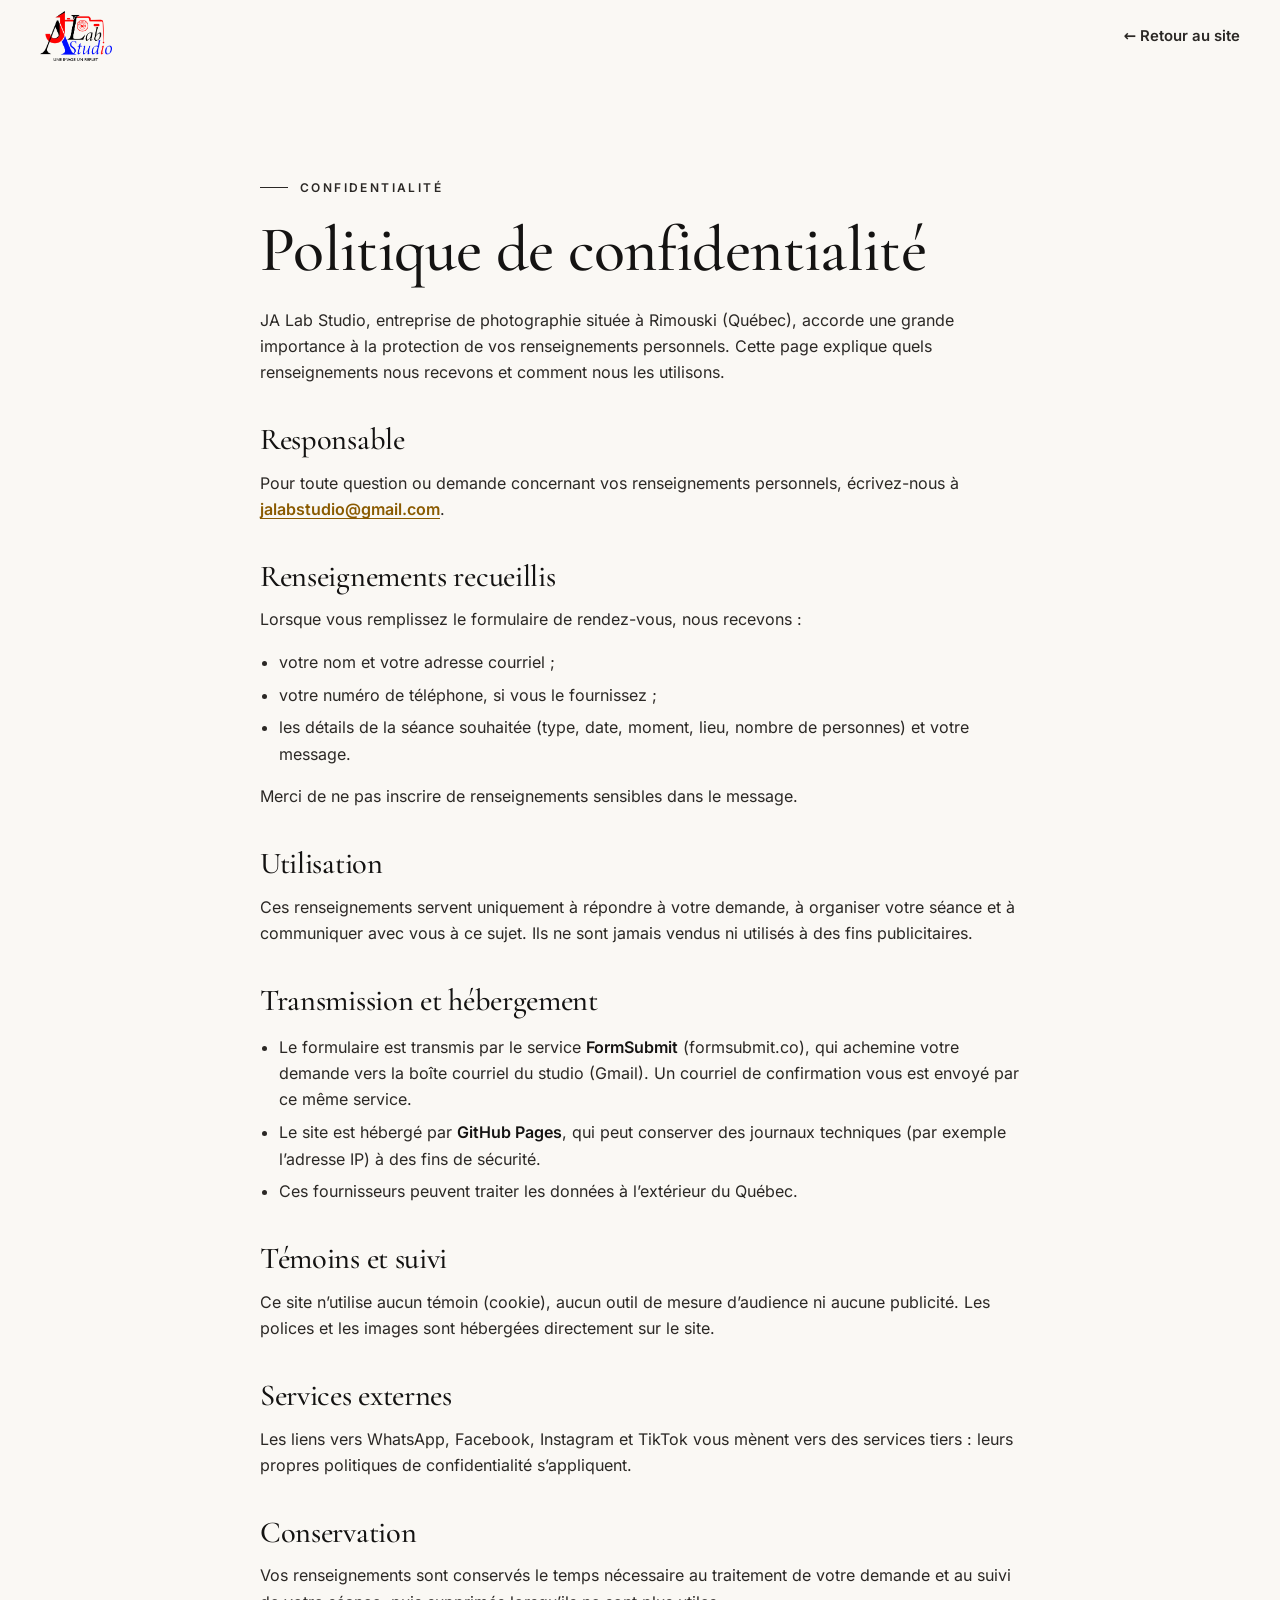
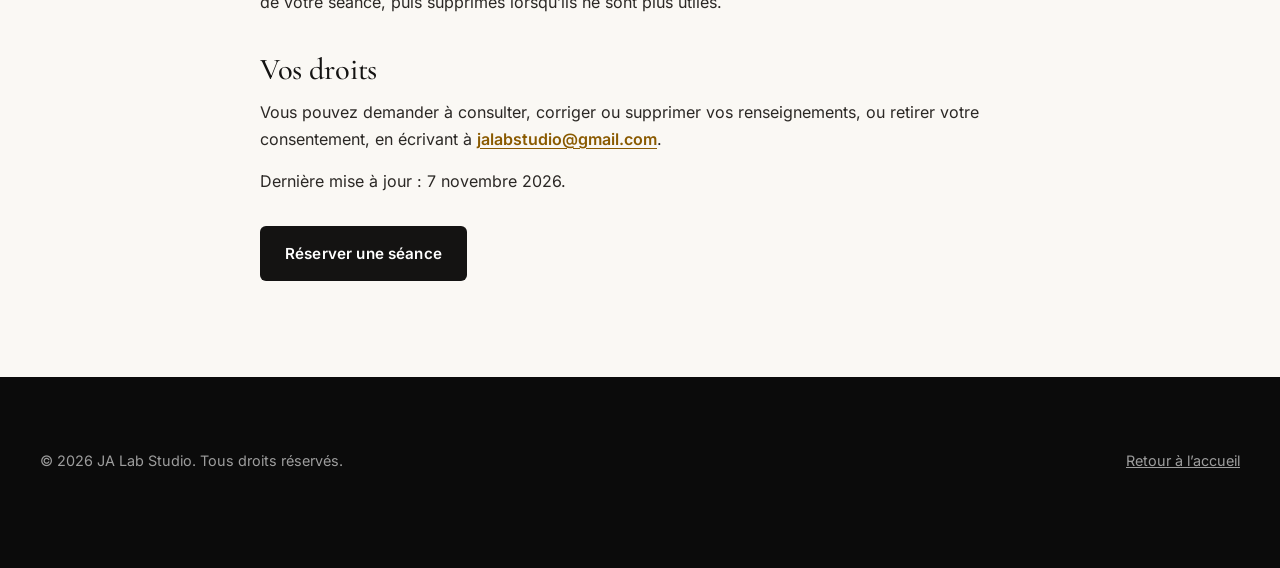
==== confidentialite.html @ 84e74d67 "Refonte du site et réservation en ligne vers courriel + Google Agenda - Nouveau design (typographie," ====
<!DOCTYPE html>
<html lang="fr-CA">
<head>
  <meta charset="UTF-8">
  <meta name="viewport" content="width=device-width, initial-scale=1">
  <meta http-equiv="Content-Security-Policy" content="default-src 'none'; img-src 'self'; style-src 'self'; script-src 'self'; font-src 'self'; connect-src 'none'; form-action 'none'; object-src 'none'; base-uri 'none'; upgrade-insecure-requests">
  <meta name="referrer" content="strict-origin-when-cross-origin">
  <title>Politique de confidentialité | JA Lab Studio</title>
  <meta name="description" content="Comment JA Lab Studio traite les renseignements envoyés par le formulaire de rendez-vous.">
  <link rel="canonical" href="https://jalabstudio.com/confidentialite.html">
  <link rel="icon" type="image/png" sizes="48x48" href="assets/favicon-48.png">
  <link rel="apple-touch-icon" href="assets/apple-touch-icon.png">
  <link rel="stylesheet" href="styles.css?v=20261107">
</head>
<body>
  <header class="site-header simple-header">
    <div class="container header-inner">
      <a href="./" class="brand" aria-label="JA Lab Studio – retour à l’accueil">
        <img src="assets/logo-ja-lab-studio.webp" alt="JA Lab Studio – Une image un reflet" width="241" height="168" class="brand-logo">
      </a>
      <a class="back-link" href="./">← Retour au site</a>
    </div>
  </header>

  <main class="page-simple">
    <div class="container">
      <p class="eyebrow">Confidentialité</p>
      <h1>Politique de confidentialité</h1>
      <p>JA Lab Studio, entreprise de photographie située à Rimouski (Québec), accorde une grande importance à la protection de vos renseignements personnels. Cette page explique quels renseignements nous recevons et comment nous les utilisons.</p>

      <h2>Responsable</h2>
      <p>Pour toute question ou demande concernant vos renseignements personnels, écrivez-nous à <a class="inline-link" href="mailto:jalabstudio@gmail.com">jalabstudio@gmail.com</a>.</p>

      <h2>Renseignements recueillis</h2>
      <p>Lorsque vous remplissez le formulaire de rendez-vous, nous recevons&nbsp;:</p>
      <ul>
        <li>votre nom et votre adresse courriel&nbsp;;</li>
        <li>votre numéro de téléphone, si vous le fournissez&nbsp;;</li>
        <li>les détails de la séance souhaitée (type, date, moment, lieu, nombre de personnes) et votre message.</li>
      </ul>
      <p>Merci de ne pas inscrire de renseignements sensibles dans le message.</p>

      <h2>Utilisation</h2>
      <p>Ces renseignements servent uniquement à répondre à votre demande, à organiser votre séance et à communiquer avec vous à ce sujet. Ils ne sont jamais vendus ni utilisés à des fins publicitaires.</p>

      <h2>Transmission et hébergement</h2>
      <ul>
        <li>Le formulaire est transmis par le service <strong>FormSubmit</strong> (formsubmit.co), qui achemine votre demande vers la boîte courriel du studio (Gmail). Un courriel de confirmation vous est envoyé par ce même service.</li>
        <li>Le site est hébergé par <strong>GitHub Pages</strong>, qui peut conserver des journaux techniques (par exemple l’adresse IP) à des fins de sécurité.</li>
        <li>Ces fournisseurs peuvent traiter les données à l’extérieur du Québec.</li>
      </ul>

      <h2>Témoins et suivi</h2>
      <p>Ce site n’utilise aucun témoin (cookie), aucun outil de mesure d’audience ni aucune publicité. Les polices et les images sont hébergées directement sur le site.</p>

      <h2>Services externes</h2>
      <p>Les liens vers WhatsApp, Facebook, Instagram et TikTok vous mènent vers des services tiers&nbsp;: leurs propres politiques de confidentialité s’appliquent.</p>

      <h2>Conservation</h2>
      <p>Vos renseignements sont conservés le temps nécessaire au traitement de votre demande et au suivi de votre séance, puis supprimés lorsqu’ils ne sont plus utiles.</p>

      <h2>Vos droits</h2>
      <p>Vous pouvez demander à consulter, corriger ou supprimer vos renseignements, ou retirer votre consentement, en écrivant à <a class="inline-link" href="mailto:jalabstudio@gmail.com">jalabstudio@gmail.com</a>.</p>

      <p class="muted">Dernière mise à jour&nbsp;: 7 novembre 2026.</p>
      <div class="page-actions">
        <a class="btn btn-dark" href="./#reservation">Réserver une séance</a>
      </div>
    </div>
  </main>

  <footer class="site-footer">
    <div class="container footer-bottom">
      <p>© 2026 JA Lab Studio. Tous droits réservés.</p>
      <p><a href="./">Retour à l’accueil</a></p>
    </div>
  </footer>
</body>
</html>
---- styles.css ----
/* =========================================================
   JA Lab Studio — feuille de style
   ========================================================= */

/* ---------- Polices (hébergées sur le site) ---------- */
@font-face {
  font-family: "Cormorant Garamond";
  src: url("assets/fonts/cormorant-garamond-latin-500-normal.woff2") format("woff2");
  font-weight: 500;
  font-style: normal;
  font-display: swap;
}
@font-face {
  font-family: "Cormorant Garamond";
  src: url("assets/fonts/cormorant-garamond-latin-600-normal.woff2") format("woff2");
  font-weight: 600;
  font-style: normal;
  font-display: swap;
}
@font-face {
  font-family: "Cormorant Garamond";
  src: url("assets/fonts/cormorant-garamond-latin-500-italic.woff2") format("woff2");
  font-weight: 500;
  font-style: italic;
  font-display: swap;
}
@font-face {
  font-family: "Inter";
  src: url("assets/fonts/inter-latin-wght.woff2") format("woff2");
  font-weight: 100 900;
  font-style: normal;
  font-display: swap;
}

/* ---------- Variables ---------- */
:root {
  --ink: #141312;
  --ink-soft: #2b2825;
  --paper: #faf8f4;
  --white: #ffffff;
  --cream: #f2ece1;
  --line: #e4dccd;
  --muted: #6a645b;
  --gold: #f0ad1f;
  --gold-deep: #8a5a00;
  --red: #c8261b;
  --dark: #121212;
  --dark-2: #1b1a19;
  --dark-line: rgba(255, 255, 255, 0.12);
  --dark-text: rgba(255, 255, 255, 0.74);
  --success: #2f6b3a;
  --error: #a3261c;

  --serif: "Cormorant Garamond", Georgia, "Times New Roman", serif;
  --sans: "Inter", system-ui, -apple-system, "Segoe UI", Roboto, Arial, sans-serif;

  --radius: 6px;
  --radius-lg: 14px;
  --header-h: 76px;
  --gutter: clamp(1rem, 4vw, 2rem);
  --shadow: 0 24px 60px -24px rgba(20, 19, 18, 0.35);
}

/* ---------- Base ---------- */
*, *::before, *::after { box-sizing: border-box; }
html {
  scroll-behavior: smooth;
  scroll-padding-top: calc(var(--header-h) + 12px);
  -webkit-text-size-adjust: 100%;
}
html:has(dialog[open]) { overflow: hidden; }
body {
  margin: 0;
  font-family: var(--sans);
  font-size: 1rem;
  line-height: 1.65;
  color: var(--ink-soft);
  background: var(--paper);
  -webkit-font-smoothing: antialiased;
  text-rendering: optimizeLegibility;
  overflow-x: hidden;
}
img { max-width: 100%; height: auto; display: block; }
a { color: inherit; }
h1, h2, h3 {
  font-family: var(--serif);
  font-weight: 500;
  color: var(--ink);
  line-height: 1.08;
  letter-spacing: -0.01em;
  margin: 0 0 1rem;
  text-wrap: balance;
}
h2 { font-size: clamp(2.3rem, 4.6vw, 3.6rem); }
h3 { font-size: 1.6rem; font-weight: 600; line-height: 1.15; }
p { margin: 0 0 1rem; }
strong { font-weight: 600; color: var(--ink); }
[hidden] { display: none !important; }

.icon-sprite { position: absolute; width: 0; height: 0; overflow: hidden; }
.icon { width: 1.1em; height: 1.1em; flex: none; vertical-align: -0.15em; }

.container {
  width: min(1200px, 100% - 2 * var(--gutter));
  margin-inline: auto;
}

.skip-link {
  position: fixed;
  top: -100px;
  left: 1rem;
  z-index: 200;
  background: var(--ink);
  color: #fff;
  padding: 0.8rem 1.1rem;
  border-radius: var(--radius);
  text-decoration: none;
}
.skip-link:focus { top: 1rem; }

:focus-visible {
  outline: 2px solid var(--gold-deep);
  outline-offset: 3px;
}
.section-dark :focus-visible,
.site-footer :focus-visible,
.lightbox :focus-visible { outline-color: var(--gold); }

/* ---------- Typo utilitaire ---------- */
.eyebrow {
  display: inline-flex;
  align-items: center;
  gap: 0.75rem;
  margin: 0 0 1.1rem;
  font-size: 0.75rem;
  font-weight: 600;
  letter-spacing: 0.2em;
  text-transform: uppercase;
  color: var(--gold-deep);
}
.eyebrow::before {
  content: "";
  width: 28px;
  height: 1px;
  background: currentColor;
}
.section-dark .eyebrow { color: var(--gold); }
.lead { font-size: clamp(1.05rem, 1.6vw, 1.2rem); color: var(--muted); max-width: 34rem; }
.muted { color: var(--muted); }
.inline-link {
  display: inline-flex;
  align-items: center;
  gap: 0.3rem;
  color: var(--gold-deep);
  font-weight: 600;
  text-decoration: underline;
  text-underline-offset: 3px;
  text-decoration-thickness: 1px;
}
.section-dark .inline-link { color: var(--gold); }

/* ---------- Boutons ---------- */
.btn {
  display: inline-flex;
  align-items: center;
  justify-content: center;
  gap: 0.6rem;
  min-height: 50px;
  padding: 0.85rem 1.5rem;
  border: 1px solid transparent;
  border-radius: var(--radius);
  font: inherit;
  font-size: 0.95rem;
  font-weight: 600;
  letter-spacing: 0.01em;
  text-decoration: none;
  cursor: pointer;
  transition: background-color 0.2s ease, color 0.2s ease, border-color 0.2s ease, transform 0.2s ease;
}
.btn:hover { transform: translateY(-1px); }
.btn:active { transform: none; }
.btn .icon { transition: transform 0.2s ease; }
.btn:hover .icon { transform: translateX(2px); }
.btn-sm { min-height: 42px; padding: 0.55rem 1.1rem; font-size: 0.88rem; }
.btn-block { width: 100%; }
.btn-dark { background: var(--ink); color: #fff; }
.btn-dark:hover { background: #000; }
.btn-gold { background: var(--gold); color: var(--ink); }
.btn-gold:hover { background: #ffbe3a; }
.btn-outline { border-color: rgba(20, 19, 18, 0.25); color: var(--ink); background: transparent; }
.btn-outline:hover { border-color: var(--ink); }
.link-btn {
  background: none;
  border: 0;
  padding: 0.4rem 0;
  font: inherit;
  font-weight: 600;
  color: var(--ink);
  cursor: pointer;
  text-decoration: underline;
  text-underline-offset: 3px;
}

/* ---------- En-tête ---------- */
.site-header {
  position: sticky;
  top: 0;
  z-index: 100;
  background: rgba(250, 248, 244, 0.9);
  -webkit-backdrop-filter: saturate(160%) blur(12px);
  backdrop-filter: saturate(160%) blur(12px);
  border-bottom: 1px solid transparent;
  transition: border-color 0.25s ease, box-shadow 0.25s ease;
}
.site-header.is-scrolled {
  border-bottom-color: var(--line);
  box-shadow: 0 10px 30px -20px rgba(0, 0, 0, 0.25);
}
.header-inner {
  display: flex;
  align-items: center;
  justify-content: space-between;
  gap: 1.5rem;
  min-height: var(--header-h);
}
.brand { display: inline-flex; align-items: center; flex: none; }
.brand-logo { height: 50px; width: auto; }

.nav {
  display: flex;
  align-items: center;
  gap: clamp(1rem, 2vw, 1.9rem);
  font-size: 0.93rem;
  font-weight: 500;
}
.nav a:not(.btn) {
  position: relative;
  text-decoration: none;
  color: var(--ink-soft);
  padding: 0.4rem 0;
}
.nav a:not(.btn)::after {
  content: "";
  position: absolute;
  left: 0;
  right: 0;
  bottom: 0;
  height: 1px;
  background: var(--ink);
  transform: scaleX(0);
  transform-origin: left;
  transition: transform 0.25s ease;
}
.nav a:not(.btn):hover::after,
.nav a.is-active::after { transform: scaleX(1); }
.nav-cta { margin-left: 0.5rem; }

.menu-toggle {
  display: none;
  align-items: center;
  gap: 0.6rem;
  min-height: 44px;
  padding: 0.5rem 0.9rem;
  background: transparent;
  border: 1px solid var(--line);
  border-radius: var(--radius);
  font: inherit;
  font-size: 0.9rem;
  font-weight: 600;
  color: var(--ink);
  cursor: pointer;
}
.menu-bars,
.menu-bars::before,
.menu-bars::after {
  display: block;
  width: 18px;
  height: 1.5px;
  background: currentColor;
  border-radius: 2px;
  transition: transform 0.25s ease, background-color 0.25s ease;
}
.menu-bars { position: relative; }
.menu-bars::before,
.menu-bars::after { content: ""; position: absolute; left: 0; }
.menu-bars::before { top: -6px; }
.menu-bars::after { top: 6px; }
.menu-toggle[aria-expanded="true"] .menu-bars { background: transparent; }
.menu-toggle[aria-expanded="true"] .menu-bars::before { transform: translateY(6px) rotate(45deg); }
.menu-toggle[aria-expanded="true"] .menu-bars::after { transform: translateY(-6px) rotate(-45deg); }

/* ---------- Accueil ---------- */
.hero {
  position: relative;
  padding: clamp(3rem, 7vw, 6rem) 0 clamp(4rem, 8vw, 7rem);
  overflow: hidden;
}
.hero-grid {
  display: grid;
  grid-template-columns: minmax(0, 1.05fr) minmax(0, 0.95fr);
  gap: clamp(2.5rem, 6vw, 5rem);
  align-items: center;
}
.hero h1 {
  font-size: clamp(3.2rem, 7.4vw, 6.4rem);
  line-height: 0.98;
  letter-spacing: -0.025em;
  margin-bottom: 1.5rem;
}
.hero h1 em {
  font-style: italic;
  color: var(--red);
}
.hero-actions {
  display: flex;
  flex-wrap: wrap;
  gap: 0.8rem;
  margin: 2rem 0 2.2rem;
}
.hero-contact {
  display: flex;
  flex-wrap: wrap;
  gap: 0.6rem 1.6rem;
  margin: 0;
  padding: 1.4rem 0 0;
  list-style: none;
  border-top: 1px solid var(--line);
  font-size: 0.93rem;
}
.hero-contact a {
  display: inline-flex;
  align-items: center;
  gap: 0.55rem;
  text-decoration: none;
  color: var(--ink-soft);
  font-weight: 500;
}
.hero-contact a:hover { color: var(--ink); text-decoration: underline; text-underline-offset: 3px; }

.hero-visual {
  position: relative;
  justify-self: end;
  width: min(100%, 470px);
  padding: 0 0 3.5rem 4.5rem;
}
.hero-photo { margin: 0; overflow: hidden; border-radius: 4px; box-shadow: var(--shadow); }
.hero-photo img { width: 100%; height: 100%; object-fit: cover; }
.hero-photo-main { aspect-ratio: 4 / 5.4; }
.hero-photo-main img { object-position: 50% 25%; }
.hero-photo-small {
  position: absolute;
  left: 0;
  bottom: 0;
  width: 42%;
  aspect-ratio: 3 / 4;
  border: 6px solid var(--paper);
}
.hero-photo-small img { object-position: 50% 20%; }
.hero-signature {
  position: absolute;
  right: 0;
  bottom: 0.4rem;
  margin: 0;
  font-family: var(--serif);
  font-style: italic;
  font-size: 1.35rem;
  color: var(--muted);
}

/* Bandeau des services */
.ribbon {
  background: var(--dark);
  color: #fff;
  border-block: 1px solid var(--dark-line);
}
.ribbon-inner {
  display: flex;
  flex-wrap: wrap;
  justify-content: center;
  gap: 0.4rem 0;
  padding: 1.15rem 0;
  font-family: var(--serif);
  font-style: italic;
  font-size: clamp(1.1rem, 1.8vw, 1.4rem);
}
.ribbon-inner span { display: inline-flex; align-items: center; }
.ribbon-inner span + span::before {
  content: "";
  width: 6px;
  height: 6px;
  margin: 0 1.3rem;
  background: var(--gold);
  transform: rotate(45deg);
}

/* ---------- Sections ---------- */
.section { padding: clamp(4.5rem, 9vw, 7.5rem) 0; }
.section-cream { background: var(--cream); }
.section-dark { background: var(--dark); color: var(--dark-text); }
.section-dark h2,
.section-dark h3 { color: #fff; }
.section-head { max-width: 46rem; margin-bottom: clamp(2.5rem, 5vw, 3.5rem); }
.section-head h2 { margin-bottom: 1.1rem; }
.section-intro { color: var(--muted); font-size: 1.05rem; margin: 0; }
.section-dark .section-intro { color: var(--dark-text); }
.section-head-split {
  max-width: none;
  display: grid;
  grid-template-columns: minmax(0, 1.2fr) minmax(0, 0.8fr);
  gap: 1.5rem 4rem;
  align-items: end;
}
.section-head-split h2 { margin-bottom: 0; }

/* ---------- Services ---------- */
.services-grid {
  display: grid;
  grid-template-columns: repeat(3, minmax(0, 1fr));
  gap: 1px;
  background: var(--line);
  border: 1px solid var(--line);
  border-radius: var(--radius-lg);
  overflow: hidden;
}
.service-card {
  display: flex;
  flex-direction: column;
  padding: clamp(1.6rem, 3vw, 2.4rem);
  background: var(--white);
  transition: background-color 0.25s ease;
}
.service-card:hover { background: #fffdf8; }
.service-num {
  font-family: var(--serif);
  font-size: 1.1rem;
  font-style: italic;
  color: var(--gold-deep);
  margin-bottom: 1.6rem;
}
.service-card h3 { margin-bottom: 0.7rem; }
.service-card p { color: var(--muted); font-size: 0.97rem; }
.card-link {
  display: inline-flex;
  align-items: center;
  gap: 0.45rem;
  margin-top: auto;
  padding-top: 0.6rem;
  font-size: 0.9rem;
  font-weight: 600;
  color: var(--ink);
  text-decoration: none;
}
.card-link .icon { transition: transform 0.2s ease; }
.card-link:hover { text-decoration: underline; text-underline-offset: 4px; }
.card-link:hover .icon { transform: translateX(3px); }
.service-card-cta {
  background: var(--dark);
  color: var(--dark-text);
  justify-content: center;
}
.service-card-cta:hover { background: #000; }
.service-card-cta h3 { color: #fff; }
.service-card-cta p { color: var(--dark-text); margin-bottom: 1.5rem; }
.service-card-cta .btn { align-self: flex-start; }

/* ---------- Portfolio ---------- */
.gallery {
  columns: 3;
  column-gap: 1.1rem;
}
.gallery-item {
  position: relative;
  display: block;
  margin: 0 0 1.1rem;
  break-inside: avoid;
  overflow: hidden;
  border-radius: 4px;
  background: var(--dark-2);
  cursor: zoom-in;
}
.gallery-item img {
  width: 100%;
  transition: transform 0.6s cubic-bezier(0.2, 0.7, 0.2, 1), opacity 0.3s ease;
}
.gallery-item::after {
  content: attr(data-caption);
  position: absolute;
  inset: auto 0 0 0;
  padding: 2.5rem 1.1rem 1rem;
  font-family: var(--serif);
  font-size: 1.2rem;
  font-style: italic;
  color: #fff;
  background: linear-gradient(to top, rgba(0, 0, 0, 0.6), transparent);
  opacity: 0;
  transform: translateY(8px);
  transition: opacity 0.3s ease, transform 0.3s ease;
}
.gallery-item:hover img { transform: scale(1.035); }
.gallery-item:hover::after,
.gallery-item:focus-visible::after { opacity: 1; transform: none; }

/* ---------- Démarche ---------- */
.steps {
  display: grid;
  grid-template-columns: repeat(4, minmax(0, 1fr));
  gap: 2rem;
  margin: 0;
  padding: 0;
  list-style: none;
  counter-reset: none;
}
.step {
  position: relative;
  padding-top: 1.6rem;
  border-top: 1px solid var(--line);
}
.step-num {
  display: inline-grid;
  place-items: center;
  width: 44px;
  height: 44px;
  margin-bottom: 1.2rem;
  border: 1px solid var(--ink);
  border-radius: 50%;
  font-family: var(--serif);
  font-size: 1.3rem;
  font-weight: 600;
  color: var(--ink);
}
.step h3 { font-size: 1.5rem; margin-bottom: 0.5rem; }
.step p { color: var(--muted); font-size: 0.97rem; margin: 0; }

/* ---------- À propos ---------- */
.about-grid {
  display: grid;
  grid-template-columns: minmax(0, 0.85fr) minmax(0, 1.15fr);
  gap: clamp(2.5rem, 6vw, 5.5rem);
  align-items: center;
}
.about-photo {
  margin: 0;
  overflow: hidden;
  border-radius: 4px;
  box-shadow: var(--shadow);
  aspect-ratio: 4 / 5;
}
.about-photo img { width: 100%; height: 100%; object-fit: cover; object-position: 50% 20%; }
.about-copy > p { font-size: 1.05rem; }
.values {
  display: grid;
  grid-template-columns: repeat(2, minmax(0, 1fr));
  gap: 1.4rem 2rem;
  margin: 2.2rem 0 0;
  padding: 2rem 0 0;
  list-style: none;
  border-top: 1px solid rgba(20, 19, 18, 0.14);
}
.values li { display: flex; gap: 0.8rem; align-items: flex-start; }
.values .icon { color: var(--gold-deep); margin-top: 0.2rem; }
.values strong { display: block; margin-bottom: 0.15rem; }
.values span { color: var(--muted); font-size: 0.93rem; line-height: 1.5; display: block; }

/* ---------- Réservation ---------- */
.booking { background: linear-gradient(180deg, var(--paper) 0%, var(--cream) 100%); }
.booking-grid {
  display: grid;
  grid-template-columns: minmax(0, 0.85fr) minmax(0, 1.15fr);
  gap: clamp(2.5rem, 6vw, 5rem);
  align-items: start;
}
.booking-intro { position: sticky; top: calc(var(--header-h) + 2rem); }
.booking-intro > p { font-size: 1.05rem; color: var(--muted); }
.booking-steps {
  display: grid;
  gap: 0.7rem;
  margin: 1.8rem 0 2.2rem;
  padding: 0;
  list-style: none;
  font-weight: 500;
}
.booking-steps li { display: flex; align-items: center; gap: 0.7rem; }
.booking-steps .icon {
  width: 22px;
  height: 22px;
  padding: 4px;
  border-radius: 50%;
  background: var(--ink);
  color: #fff;
}
.booking-direct {
  display: grid;
  gap: 0.55rem;
  padding: 1.5rem;
  background: var(--white);
  border: 1px solid var(--line);
  border-radius: var(--radius-lg);
}
.booking-direct-title { font-family: var(--serif); font-size: 1.35rem; font-weight: 600; color: var(--ink); margin: 0 0 0.3rem; }
.booking-direct a {
  display: inline-flex;
  align-items: center;
  gap: 0.65rem;
  text-decoration: none;
  font-weight: 500;
  overflow-wrap: anywhere;
}
.booking-direct a .icon { color: var(--gold-deep); }
.booking-direct a:hover { text-decoration: underline; text-underline-offset: 3px; }

.booking-card {
  background: var(--white);
  border: 1px solid var(--line);
  border-radius: var(--radius-lg);
  padding: clamp(1.4rem, 3.5vw, 2.6rem);
  box-shadow: 0 30px 70px -40px rgba(20, 19, 18, 0.4);
}
.form-head { margin-bottom: 1.6rem; padding-bottom: 1.2rem; border-bottom: 1px solid var(--line); }
.form-head h3 { font-size: 1.9rem; margin-bottom: 0.3rem; }
.form-note { margin: 0; font-size: 0.87rem; color: var(--muted); }
.req { color: var(--red); font-weight: 600; }

.form-grid {
  display: grid;
  grid-template-columns: repeat(2, minmax(0, 1fr));
  gap: 1.1rem 1.1rem;
  margin-bottom: 1.6rem;
}
.field { display: grid; gap: 0.45rem; align-content: start; }
.field-full { grid-column: 1 / -1; }
.field label { font-size: 0.88rem; font-weight: 600; color: var(--ink); }
.field input,
.field select,
.field textarea {
  width: 100%;
  min-height: 50px;
  padding: 0.75rem 0.95rem;
  font: inherit;
  font-size: 1rem;
  color: var(--ink);
  background: var(--paper);
  border: 1px solid #d8d0c1;
  border-radius: var(--radius);
  transition: border-color 0.2s ease, box-shadow 0.2s ease, background-color 0.2s ease;
}
.field textarea { resize: vertical; min-height: 120px; }
.field select {
  appearance: none;
  padding-right: 2.6rem;
  background-image: linear-gradient(45deg, transparent 50%, var(--ink) 50%), linear-gradient(135deg, var(--ink) 50%, transparent 50%);
  background-position: calc(100% - 20px) 52%, calc(100% - 15px) 52%;
  background-size: 5px 5px, 5px 5px;
  background-repeat: no-repeat;
}
.field input::placeholder,
.field textarea::placeholder { color: #9a9286; }
.field input:hover,
.field select:hover,
.field textarea:hover { border-color: #bdb3a2; }
.field input:focus,
.field select:focus,
.field textarea:focus {
  outline: none;
  background: var(--white);
  border-color: var(--ink);
  box-shadow: 0 0 0 3px rgba(240, 173, 31, 0.28);
}
.field input:user-invalid,
.field select:user-invalid,
.field textarea:user-invalid { border-color: var(--error); }
.field-check {
  grid-template-columns: auto 1fr;
  align-items: start;
  gap: 0.75rem;
  padding-top: 0.3rem;
}
.field-check input {
  width: 20px;
  height: 20px;
  min-height: 0;
  margin: 0.15rem 0 0;
  padding: 0;
  accent-color: var(--ink);
}
.field-check label { font-weight: 400; font-size: 0.9rem; color: var(--muted); line-height: 1.5; }
.field-check a { color: var(--ink); }

/* Champ anti-spam (invisible) */
.hp { position: absolute !important; left: -9999px; width: 1px; height: 1px; overflow: hidden; }

/* État d’envoi */
.spinner {
  display: none;
  width: 18px;
  height: 18px;
  border: 2px solid rgba(255, 255, 255, 0.35);
  border-top-color: #fff;
  border-radius: 50%;
  animation: spin 0.8s linear infinite;
}
.is-sending .spinner { display: inline-block; }
.is-sending .btn { cursor: progress; opacity: 0.85; }
@keyframes spin { to { transform: rotate(360deg); } }
.form-status { min-height: 1.4em; margin: 0.9rem 0 0; font-size: 0.92rem; font-weight: 500; color: var(--muted); }
.form-status.is-error { color: var(--error); }

.form-result { text-align: left; }
.form-result:focus { outline: none; }
.form-result h3 { font-size: 2rem; margin-bottom: 0.6rem; }
.form-result p { color: var(--muted); }
.result-icon { width: 52px; height: 52px; color: var(--success); margin-bottom: 1.2rem; }
.recap {
  display: grid;
  grid-template-columns: auto 1fr;
  gap: 0.5rem 1.2rem;
  margin: 1.5rem 0 1.8rem;
  padding: 1.2rem 1.3rem;
  background: var(--paper);
  border: 1px solid var(--line);
  border-radius: var(--radius);
  font-size: 0.93rem;
}
.recap dt { color: var(--muted); }
.recap dd { margin: 0; font-weight: 600; color: var(--ink); overflow-wrap: anywhere; }
.form-error h3 { color: var(--error); }
.error-actions { display: flex; flex-wrap: wrap; gap: 0.7rem; margin: 1.4rem 0 0.6rem; }
.copy-status { min-height: 1.4em; font-size: 0.9rem; margin: 0.4rem 0 0.8rem; }

/* ---------- FAQ ---------- */
.faq-grid {
  display: grid;
  grid-template-columns: minmax(0, 0.8fr) minmax(0, 1.2fr);
  gap: clamp(2rem, 6vw, 5rem);
  align-items: start;
}
.faq-grid .section-head { margin-bottom: 0; }
.faq-list { border-top: 1px solid var(--line); }
.faq-list details { border-bottom: 1px solid var(--line); }
.faq-list summary {
  position: relative;
  display: block;
  padding: 1.35rem 3rem 1.35rem 0;
  font-family: var(--serif);
  font-size: 1.4rem;
  font-weight: 600;
  line-height: 1.25;
  color: var(--ink);
  cursor: pointer;
  list-style: none;
}
.faq-list summary::-webkit-details-marker { display: none; }
.faq-list summary::before,
.faq-list summary::after {
  content: "";
  position: absolute;
  right: 0.4rem;
  top: 50%;
  width: 14px;
  height: 1.5px;
  background: var(--ink);
  transition: transform 0.25s ease;
}
.faq-list summary::after { transform: rotate(90deg); }
.faq-list details[open] summary::after { transform: rotate(0deg); }
.faq-list details p { margin: 0 0 1.4rem; padding-right: 3rem; color: var(--muted); }

/* ---------- Contact ---------- */
.contact-grid {
  display: grid;
  grid-template-columns: repeat(4, minmax(0, 1fr));
  gap: 1px;
  background: var(--dark-line);
  border: 1px solid var(--dark-line);
  border-radius: var(--radius-lg);
  overflow: hidden;
}
.contact-item {
  display: flex;
  flex-direction: column;
  gap: 0.35rem;
  padding: 1.8rem 1.6rem;
  background: var(--dark);
}
.contact-item > .icon { width: 24px; height: 24px; color: var(--gold); margin-bottom: 0.8rem; }
.contact-item h3 { font-size: 1.45rem; margin-bottom: 0.3rem; }
.contact-item a { color: #fff; text-decoration: none; overflow-wrap: anywhere; }
.contact-item a:hover { color: var(--gold); text-decoration: underline; text-underline-offset: 3px; }
.contact-item p { margin: 0; color: #fff; }
.contact-item .muted { color: var(--dark-text); }
.social-links {
  display: flex;
  flex-wrap: wrap;
  gap: 0.7rem;
  margin: 2rem 0 0;
  padding: 0;
  list-style: none;
}
.social-links a {
  display: inline-flex;
  align-items: center;
  gap: 0.6rem;
  min-height: 46px;
  padding: 0.6rem 1.1rem;
  border: 1px solid var(--dark-line);
  border-radius: 999px;
  color: #fff;
  text-decoration: none;
  font-size: 0.92rem;
  font-weight: 500;
  transition: border-color 0.2s ease, color 0.2s ease;
}
.social-links a:hover { border-color: var(--gold); color: var(--gold); }

/* ---------- Pied de page ---------- */
.site-footer {
  background: #0b0b0b;
  color: rgba(255, 255, 255, 0.6);
  padding: 3rem 0 6rem;
  font-size: 0.9rem;
}
.footer-inner {
  display: flex;
  flex-wrap: wrap;
  justify-content: space-between;
  align-items: flex-start;
  gap: 2rem;
  padding-bottom: 2rem;
  border-bottom: 1px solid rgba(255, 255, 255, 0.1);
}
.footer-name { font-family: var(--serif); font-size: 1.8rem; font-weight: 600; color: #fff; margin: 0 0 0.2rem; }
.footer-tagline { margin: 0; }
.footer-nav { display: flex; flex-wrap: wrap; gap: 0.6rem 1.6rem; }
.footer-nav a { color: rgba(255, 255, 255, 0.82); text-decoration: none; }
.footer-nav a:hover { color: var(--gold); }
.footer-bottom {
  display: flex;
  flex-wrap: wrap;
  justify-content: space-between;
  gap: 0.5rem 2rem;
  padding-top: 1.5rem;
}
.footer-bottom p { margin: 0; }

/* ---------- Bouton WhatsApp flottant ---------- */
.whatsapp-float {
  position: fixed;
  right: 20px;
  bottom: 20px;
  z-index: 90;
  display: inline-flex;
  align-items: center;
  gap: 0.55rem;
  min-height: 52px;
  padding: 0.75rem 1.15rem;
  border-radius: 999px;
  background: #25d366;
  color: #072b14;
  font-weight: 700;
  font-size: 0.93rem;
  text-decoration: none;
  box-shadow: 0 14px 30px -10px rgba(0, 0, 0, 0.4);
  transition: transform 0.2s ease;
}
.whatsapp-float .icon { width: 22px; height: 22px; }
.whatsapp-float:hover { transform: translateY(-2px); }

/* ---------- Visionneuse photo ---------- */
.lightbox {
  width: 100vw;
  max-width: none;
  height: 100vh;
  height: 100dvh;
  max-height: none;
  margin: 0;
  padding: 0;
  border: 0;
  background: rgba(10, 10, 10, 0.96);
  color: #fff;
}
.lightbox::backdrop { background: rgba(0, 0, 0, 0.6); }
.lightbox[open] { display: grid; place-items: center; animation: fade-in 0.25s ease; }
@keyframes fade-in { from { opacity: 0; } }
.lightbox-figure {
  margin: 0;
  display: grid;
  justify-items: center;
  gap: 0.9rem;
  padding: 4rem 4.5rem 2rem;
}
.lightbox-figure img {
  max-width: min(100%, 1100px);
  max-height: calc(100dvh - 9rem);
  width: auto;
  height: auto;
  object-fit: contain;
  border-radius: 2px;
}
.lightbox-figure figcaption {
  font-family: var(--serif);
  font-style: italic;
  font-size: 1.2rem;
  color: rgba(255, 255, 255, 0.8);
}
.lightbox-btn {
  position: absolute;
  display: grid;
  place-items: center;
  width: 48px;
  height: 48px;
  border: 1px solid rgba(255, 255, 255, 0.2);
  border-radius: 50%;
  background: rgba(0, 0, 0, 0.35);
  color: #fff;
  cursor: pointer;
  transition: background-color 0.2s ease, border-color 0.2s ease;
}
.lightbox-btn:hover { background: rgba(255, 255, 255, 0.12); border-color: rgba(255, 255, 255, 0.5); }
.lightbox-btn .icon { width: 22px; height: 22px; }
.lightbox-close { top: 1rem; right: 1rem; }
.lightbox-prev { left: 1rem; top: 50%; transform: translateY(-50%); }
.lightbox-next { right: 1rem; top: 50%; transform: translateY(-50%); }

/* ---------- Pages secondaires (merci, confidentialité) ---------- */
.page-simple { padding: clamp(3.5rem, 8vw, 6rem) 0; }
.page-simple .container { max-width: 760px; }
.page-simple h1 { font-size: clamp(2.6rem, 6vw, 4rem); margin-bottom: 1.4rem; }
.page-simple h2 { font-size: 1.9rem; margin: 2.4rem 0 0.8rem; }
.page-simple p,
.page-simple li { color: var(--ink-soft); }
.page-simple ul { padding-left: 1.2rem; }
.page-simple li { margin-bottom: 0.4rem; }
.page-simple .inline-link { display: inline; }
.page-actions { display: flex; flex-wrap: wrap; gap: 0.8rem; margin-top: 2rem; }
.simple-header .header-inner { min-height: 72px; }
.back-link { display: inline-flex; align-items: center; gap: 0.4rem; font-weight: 600; text-decoration: none; font-size: 0.93rem; }
.back-link:hover { text-decoration: underline; text-underline-offset: 3px; }

/* =========================================================
   Responsive
   ========================================================= */
@media (max-width: 1080px) {
  .nav { gap: 1.1rem; font-size: 0.9rem; }
  .gallery { columns: 3; }
  .steps { grid-template-columns: repeat(2, minmax(0, 1fr)); gap: 2.5rem 2rem; }
  .contact-grid { grid-template-columns: repeat(2, minmax(0, 1fr)); }
}

@media (max-width: 960px) {
  :root { --header-h: 68px; }
  .brand-logo { height: 44px; }
  .menu-toggle { display: inline-flex; }
  .nav {
    position: absolute;
    top: 100%;
    left: 0;
    right: 0;
    display: none;
    flex-direction: column;
    align-items: stretch;
    gap: 0;
    padding: 0.5rem var(--gutter) 1.5rem;
    background: var(--paper);
    border-bottom: 1px solid var(--line);
    box-shadow: 0 20px 40px -20px rgba(0, 0, 0, 0.25);
    font-size: 1.05rem;
  }
  .nav.is-open { display: flex; }
  .nav a:not(.btn) { padding: 0.95rem 0; border-bottom: 1px solid var(--line); }
  .nav a:not(.btn)::after { display: none; }
  .nav-cta { margin: 1.1rem 0 0; min-height: 50px; }

  .hero-grid,
  .about-grid,
  .booking-grid,
  .faq-grid,
  .section-head-split { grid-template-columns: 1fr; }
  .hero-visual { justify-self: center; width: min(100%, 440px); }
  .booking-intro { position: static; }
  .services-grid { grid-template-columns: repeat(2, minmax(0, 1fr)); }
  .about-photo { max-width: 460px; }
  .section-head-split { gap: 1rem; }
}

@media (max-width: 640px) {
  body { font-size: 0.98rem; }
  h3 { font-size: 1.5rem; }
  .hero { padding-top: 2.2rem; }
  .hero h1 { font-size: clamp(3rem, 14vw, 4rem); }
  .hero-actions .btn { flex: 1 1 100%; }
  .hero-visual { padding: 0 0 3rem 3rem; }
  .hero-signature { font-size: 1.15rem; }
  .ribbon-inner { justify-content: flex-start; font-size: 1.05rem; }
  .ribbon-inner span + span::before { margin: 0 0.8rem; }
  .services-grid { grid-template-columns: 1fr; }
  .gallery { columns: 2; column-gap: 0.6rem; }
  .gallery-item { margin-bottom: 0.6rem; }
  .gallery-item::after { display: none; }
  .steps { grid-template-columns: 1fr; gap: 1.8rem; }
  .values { grid-template-columns: 1fr; }
  .form-grid { grid-template-columns: 1fr; }
  .recap { grid-template-columns: 1fr; gap: 0.1rem; }
  .recap dd { margin-bottom: 0.5rem; }
  .contact-grid { grid-template-columns: 1fr; }
  .faq-list summary { font-size: 1.25rem; }
  .footer-bottom { flex-direction: column; }
  .whatsapp-float { right: 14px; bottom: 14px; padding: 0; width: 56px; justify-content: center; }
  .whatsapp-float span { position: absolute; width: 1px; height: 1px; overflow: hidden; clip: rect(0 0 0 0); white-space: nowrap; }
  .lightbox-figure { padding: 4.5rem 0.75rem 5.5rem; }
  .lightbox-figure img { max-height: calc(100dvh - 11rem); }
  .lightbox-prev,
  .lightbox-next { top: auto; bottom: 1.2rem; transform: none; }
  .lightbox-prev { left: calc(50% - 60px); }
  .lightbox-next { right: calc(50% - 60px); }
}

@media (prefers-reduced-motion: reduce) {
  html { scroll-behavior: auto; }
  *, *::before, *::after {
    animation-duration: 0.01ms !important;
    animation-iteration-count: 1 !important;
    transition-duration: 0.01ms !important;
  }
}

@media print {
  .site-header, .whatsapp-float, .ribbon, .booking-card, .lightbox { display: none !important; }
  body { background: #fff; }
}
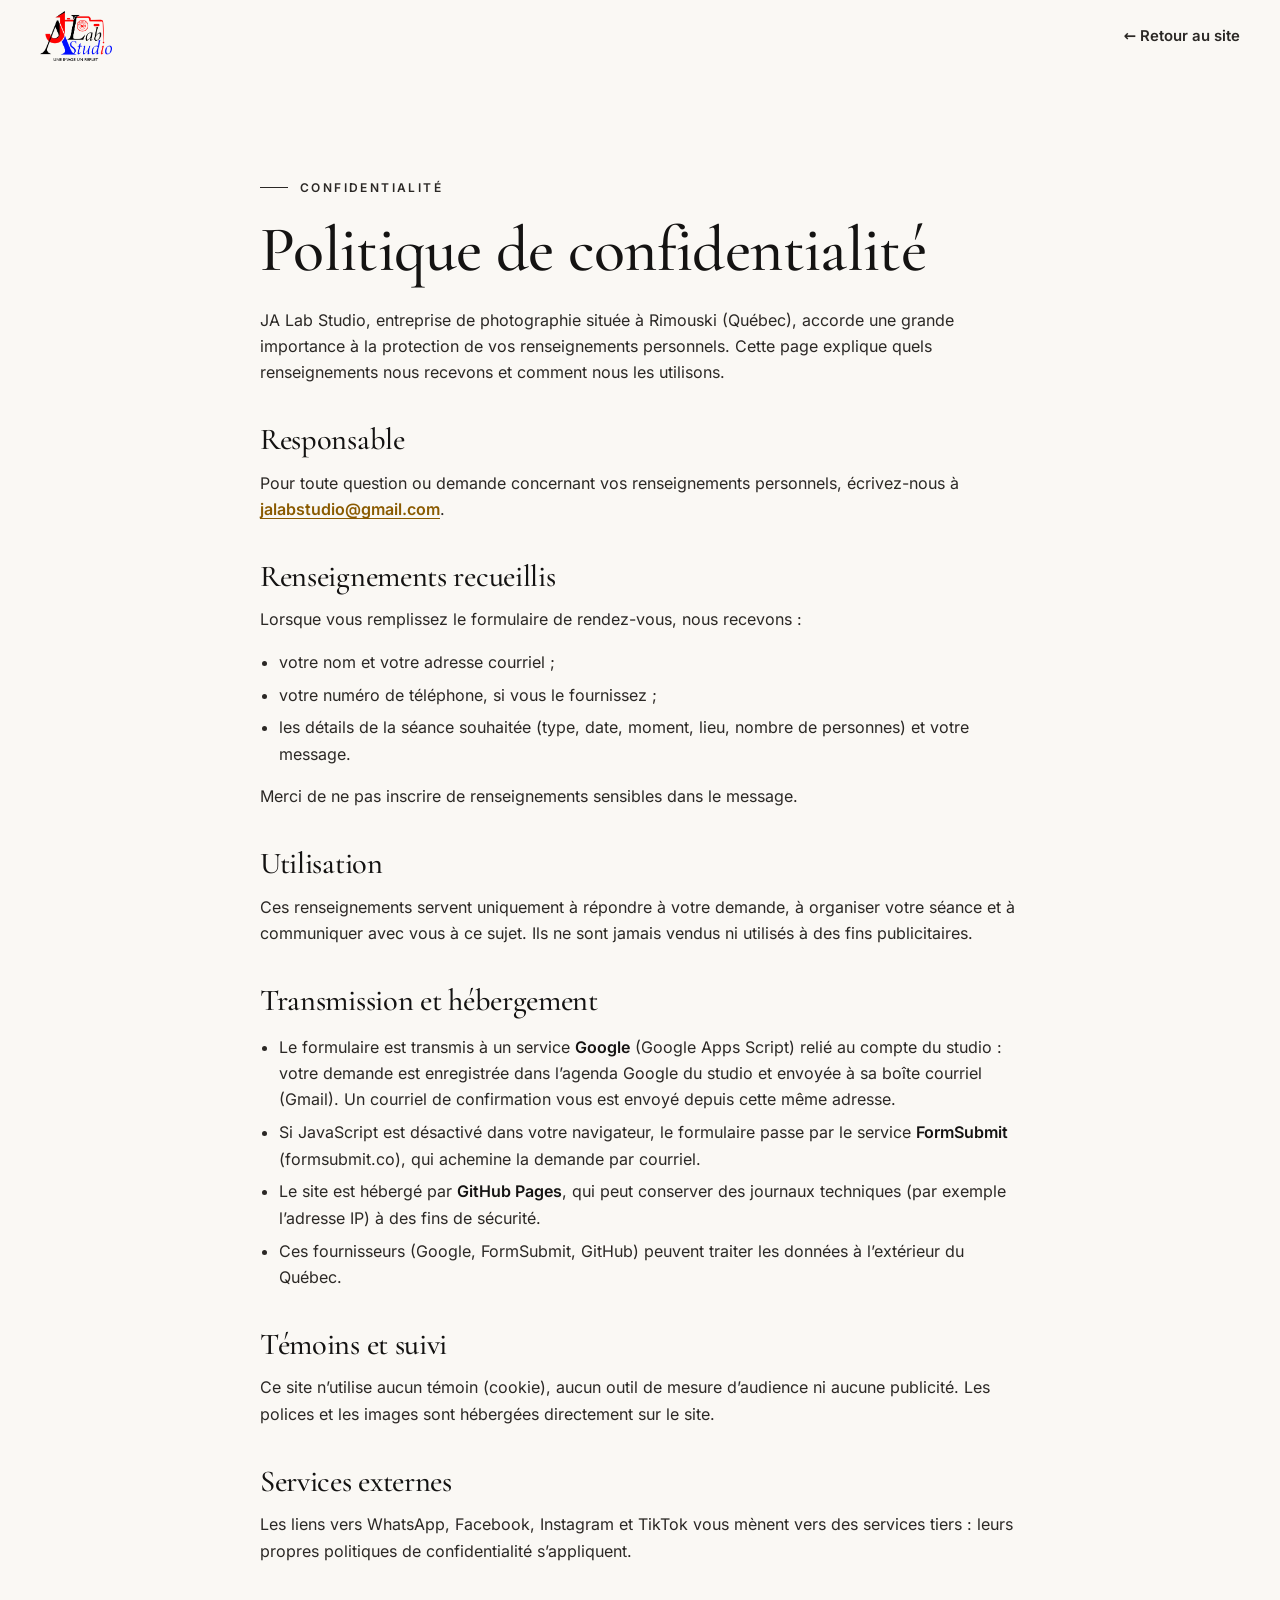
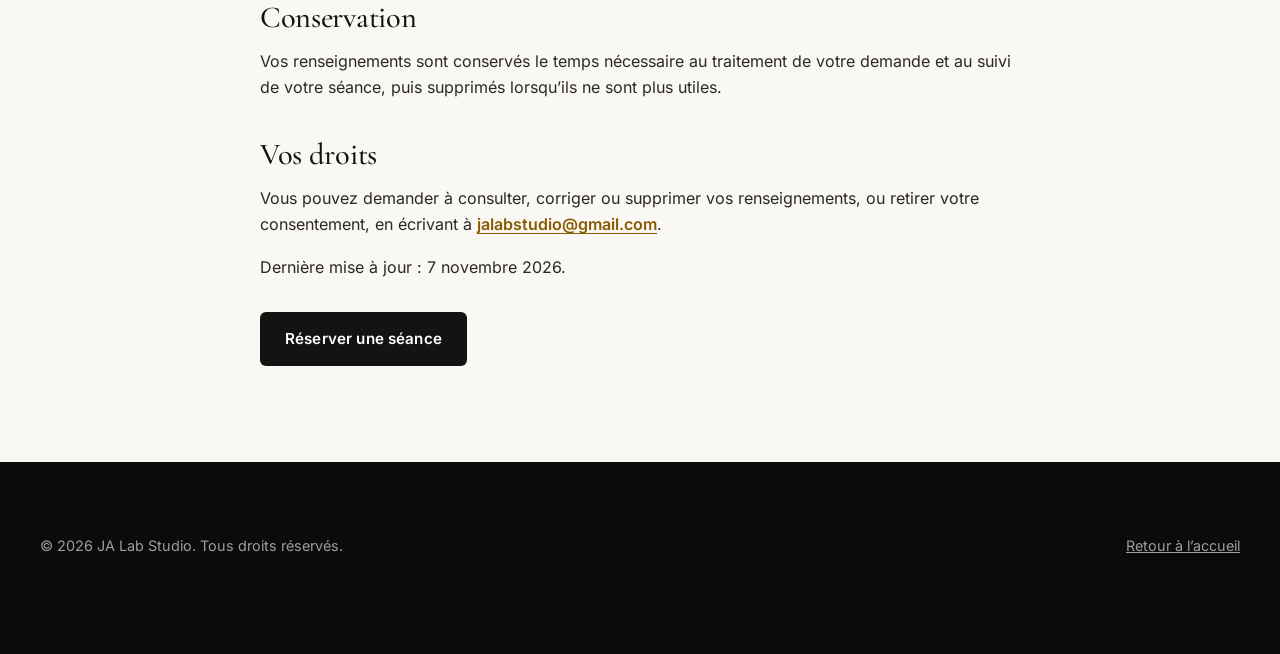
==== commit 6f99acc2: "Brancher le formulaire de rendez-vous sur le script Google (agenda + Gmail) Co-Authored-By: Claude O" ====
--- a/confidentialite.html
+++ b/confidentialite.html
@@ -7,7 +7,7 @@
   <meta name="referrer" content="strict-origin-when-cross-origin">
   <title>Politique de confidentialité | JA Lab Studio</title>
   <meta name="description" content="Comment JA Lab Studio traite les renseignements envoyés par le formulaire de rendez-vous.">
-  <link rel="canonical" href="https://jalabstudio.com/confidentialite.html">
+  <link rel="canonical" href="https://www.jalabstudio.com/confidentialite.html">
   <link rel="icon" type="image/png" sizes="48x48" href="assets/favicon-48.png">
   <link rel="apple-touch-icon" href="assets/apple-touch-icon.png">
   <link rel="stylesheet" href="styles.css?v=20261107">
@@ -45,9 +45,10 @@
 
       <h2>Transmission et hébergement</h2>
       <ul>
-        <li>Le formulaire est transmis par le service <strong>FormSubmit</strong> (formsubmit.co), qui achemine votre demande vers la boîte courriel du studio (Gmail). Un courriel de confirmation vous est envoyé par ce même service.</li>
+        <li>Le formulaire est transmis à un service <strong>Google</strong> (Google Apps Script) relié au compte du studio&nbsp;: votre demande est enregistrée dans l’agenda Google du studio et envoyée à sa boîte courriel (Gmail). Un courriel de confirmation vous est envoyé depuis cette même adresse.</li>
+        <li>Si JavaScript est désactivé dans votre navigateur, le formulaire passe par le service <strong>FormSubmit</strong> (formsubmit.co), qui achemine la demande par courriel.</li>
         <li>Le site est hébergé par <strong>GitHub Pages</strong>, qui peut conserver des journaux techniques (par exemple l’adresse IP) à des fins de sécurité.</li>
-        <li>Ces fournisseurs peuvent traiter les données à l’extérieur du Québec.</li>
+        <li>Ces fournisseurs (Google, FormSubmit, GitHub) peuvent traiter les données à l’extérieur du Québec.</li>
       </ul>
 
       <h2>Témoins et suivi</h2>
